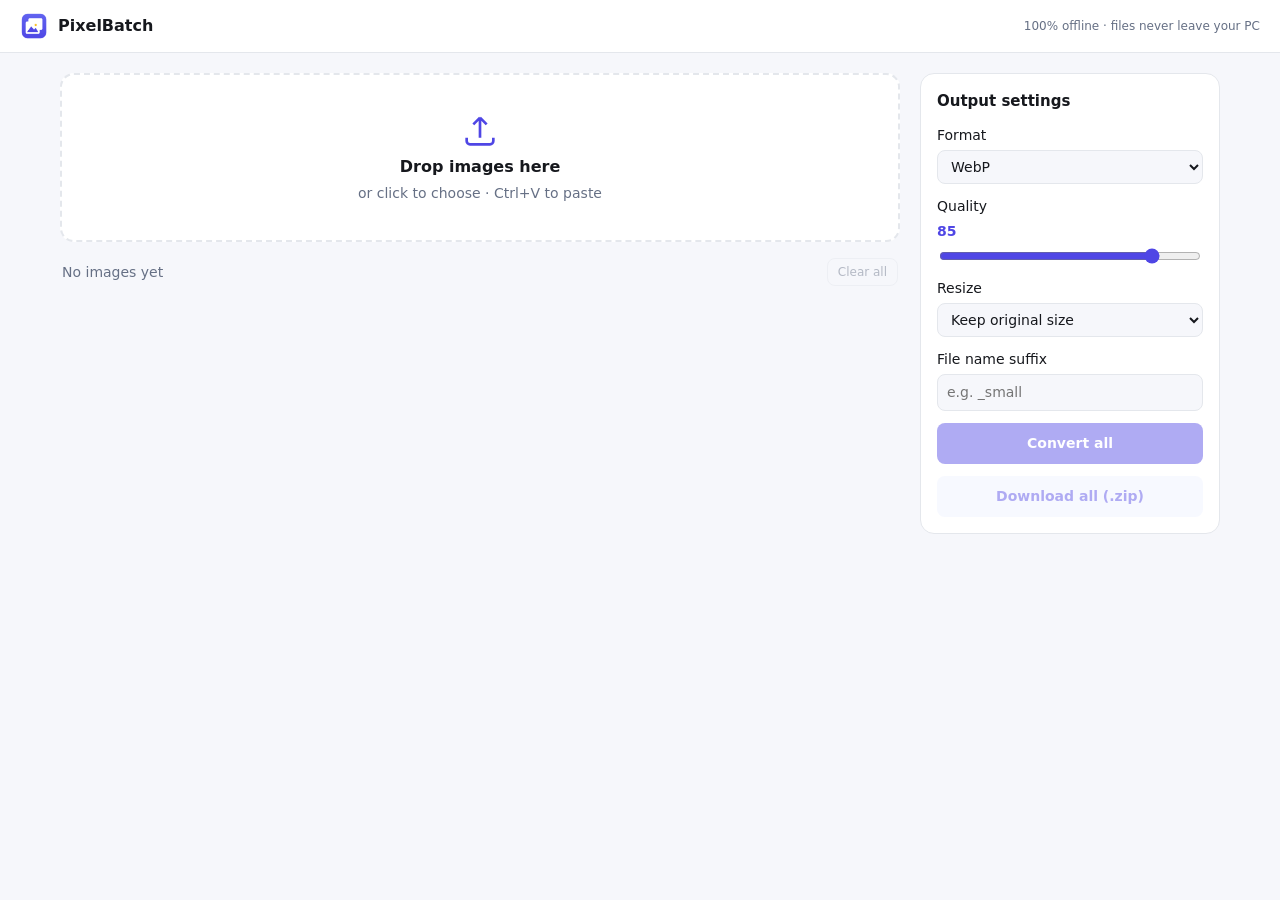
==== index.html @ 566341f3 "Update index.html" ====
<!doctype html>
<html lang="en">
<head>
  <meta charset="utf-8">
  <meta name="viewport" content="width=device-width, initial-scale=1">
  <title>PixelBatch – Batch Image Converter</title>
  <meta name="description" content="Convert, resize and compress many images at once. PNG, JPG, WebP. Works offline, files never leave your PC.">
  <meta name="theme-color" content="#4f46e5">
  <link rel="manifest" href="manifest.json">
  <link rel="icon" href="icon-192.png">
  <link rel="stylesheet" href="style.css">
</head>
<body>
  <header class="topbar">
    <div class="brand">
      <img src="icon-192.png" alt="" width="28" height="28">
      <span>PixelBatch</span>
    </div>
    <span class="tag">100% offline · files never leave your PC</span>
  </header>

  <main class="layout">
    <section class="left">
      <label id="drop" class="drop" tabindex="0">
        <input id="picker" type="file" accept="image/*" multiple hidden>
        <div class="drop-inner">
          <svg width="40" height="40" viewBox="0 0 24 24" fill="none" stroke="currentColor" stroke-width="1.6"><path d="M12 16V4m0 0-4 4m4-4 4 4"/><path d="M4 16v2a2 2 0 0 0 2 2h12a2 2 0 0 0 2-2v-2"/></svg>
          <strong>Drop images here</strong>
          <span>or click to choose · Ctrl+V to paste</span>
        </div>
      </label>

      <div class="listbar">
        <span id="count">No images yet</span>
        <button id="clear" class="ghost" disabled>Clear all</button>
      </div>
      <ul id="list" class="list"></ul>
    </section>

    <aside class="panel">
      <h2>Output settings</h2>

      <label class="field">Format
        <select id="format">
          <option value="image/jpeg">JPG</option>
          <option value="image/png">PNG</option>
          <option value="image/webp" selected>WebP</option>
        </select>
      </label>

      <label class="field" id="qualityField">Quality <output id="qualityOut">85</output>
        <input id="quality" type="range" min="10" max="100" value="85">
      </label>

      <label class="field">Resize
        <select id="resizeMode">
          <option value="none">Keep original size</option>
          <option value="width">Max width (px)</option>
          <option value="height">Max height (px)</option>
          <option value="percent">Scale (%)</option>
        </select>
      </label>
      <label class="field" id="resizeValueField" hidden>Value
        <input id="resizeValue" type="number" min="1" value="1920">
      </label>

      <label class="field" id="bgField">Background for transparent areas
        <input id="bg" type="color" value="#ffffff">
      </label>

      <label class="field">File name suffix
        <input id="suffix" type="text" value="" placeholder="e.g. _small">
      </label>

      <button id="convert" class="primary" disabled>Convert all</button>
      <button id="zip" class="secondary" disabled>Download all (.zip)</button>

      <div id="summary" class="summary" hidden></div>
    </aside>
  </main>

  <script src="jszip.min.js"></script>
  <script src="app.js"></script>
</body>
</html>
---- style.css ----
:root {
  --bg: #f6f7fb; --card: #ffffff; --text: #16181d; --muted: #667085;
  --line: #e4e7ec; --accent: #4f46e5; --accent-2: #eef2ff; --ok: #12b76a;
  color-scheme: light dark;
}
@media (prefers-color-scheme: dark) {
  :root { --bg: #111318; --card: #1a1d24; --text: #eceef2; --muted: #98a2b3;
    --line: #2a2f3a; --accent: #818cf8; --accent-2: #232845; --ok: #32d583; }
}
* { box-sizing: border-box; }
body { margin: 0; font: 14px/1.5 "Segoe UI", system-ui, sans-serif; background: var(--bg); color: var(--text); }
.topbar { display: flex; align-items: center; justify-content: space-between; padding: 12px 20px; border-bottom: 1px solid var(--line); background: var(--card); }
.brand { display: flex; align-items: center; gap: 10px; font-weight: 600; font-size: 16px; }
.tag { color: var(--muted); font-size: 12px; }
.layout { display: grid; grid-template-columns: 1fr 300px; gap: 20px; padding: 20px; max-width: 1200px; margin: 0 auto; }
@media (max-width: 760px) { .layout { grid-template-columns: 1fr; } .tag { display: none; } }

.drop { display: block; border: 2px dashed var(--line); border-radius: 14px; background: var(--card); cursor: pointer; transition: .15s; }
.drop:hover, .drop.over, .drop:focus { border-color: var(--accent); background: var(--accent-2); outline: none; }
.drop-inner { display: flex; flex-direction: column; align-items: center; gap: 4px; padding: 36px 16px; color: var(--muted); text-align: center; }
.drop-inner strong { color: var(--text); font-size: 16px; }
.drop-inner svg { color: var(--accent); }

.listbar { display: flex; justify-content: space-between; align-items: center; margin: 16px 2px 8px; color: var(--muted); }
.list { list-style: none; margin: 0; padding: 0; display: flex; flex-direction: column; gap: 8px; }
.item { display: grid; grid-template-columns: 52px 1fr auto; gap: 12px; align-items: center; background: var(--card); border: 1px solid var(--line); border-radius: 10px; padding: 8px 10px; }
.item img { width: 52px; height: 52px; object-fit: cover; border-radius: 6px; background: var(--line); }
.item .name { font-weight: 500; overflow: hidden; text-overflow: ellipsis; white-space: nowrap; }
.item .meta { color: var(--muted); font-size: 12px; }
.item .meta .save { color: var(--ok); font-weight: 600; }
.item .meta .err { color: #f04438; }
.item .actions { display: flex; gap: 6px; }

.panel { background: var(--card); border: 1px solid var(--line); border-radius: 14px; padding: 16px; align-self: start; position: sticky; top: 20px; display: flex; flex-direction: column; gap: 12px; }
.panel h2 { font-size: 15px; margin: 0; }
.field { display: flex; flex-direction: column; gap: 4px; font-weight: 500; }
.field[hidden] { display: none; }
.field output { color: var(--accent); font-weight: 600; }
select, input[type=number], input[type=text] { font: inherit; padding: 7px 9px; border-radius: 8px; border: 1px solid var(--line); background: var(--bg); color: var(--text); }
input[type=color] { width: 100%; height: 34px; border: 1px solid var(--line); border-radius: 8px; background: var(--bg); padding: 2px; }
input[type=range] { accent-color: var(--accent); }

button { font: inherit; border-radius: 8px; padding: 9px 12px; cursor: pointer; border: 1px solid transparent; }
button:disabled { opacity: .45; cursor: not-allowed; }
.primary { background: var(--accent); color: #fff; font-weight: 600; }
.secondary { background: var(--accent-2); color: var(--accent); font-weight: 600; }
.ghost { background: transparent; color: var(--muted); border-color: var(--line); padding: 4px 10px; font-size: 12px; }
.icon { background: transparent; border: 1px solid var(--line); color: var(--text); padding: 5px 9px; font-size: 12px; }
.summary { background: var(--accent-2); border-radius: 8px; padding: 10px; font-size: 13px; }
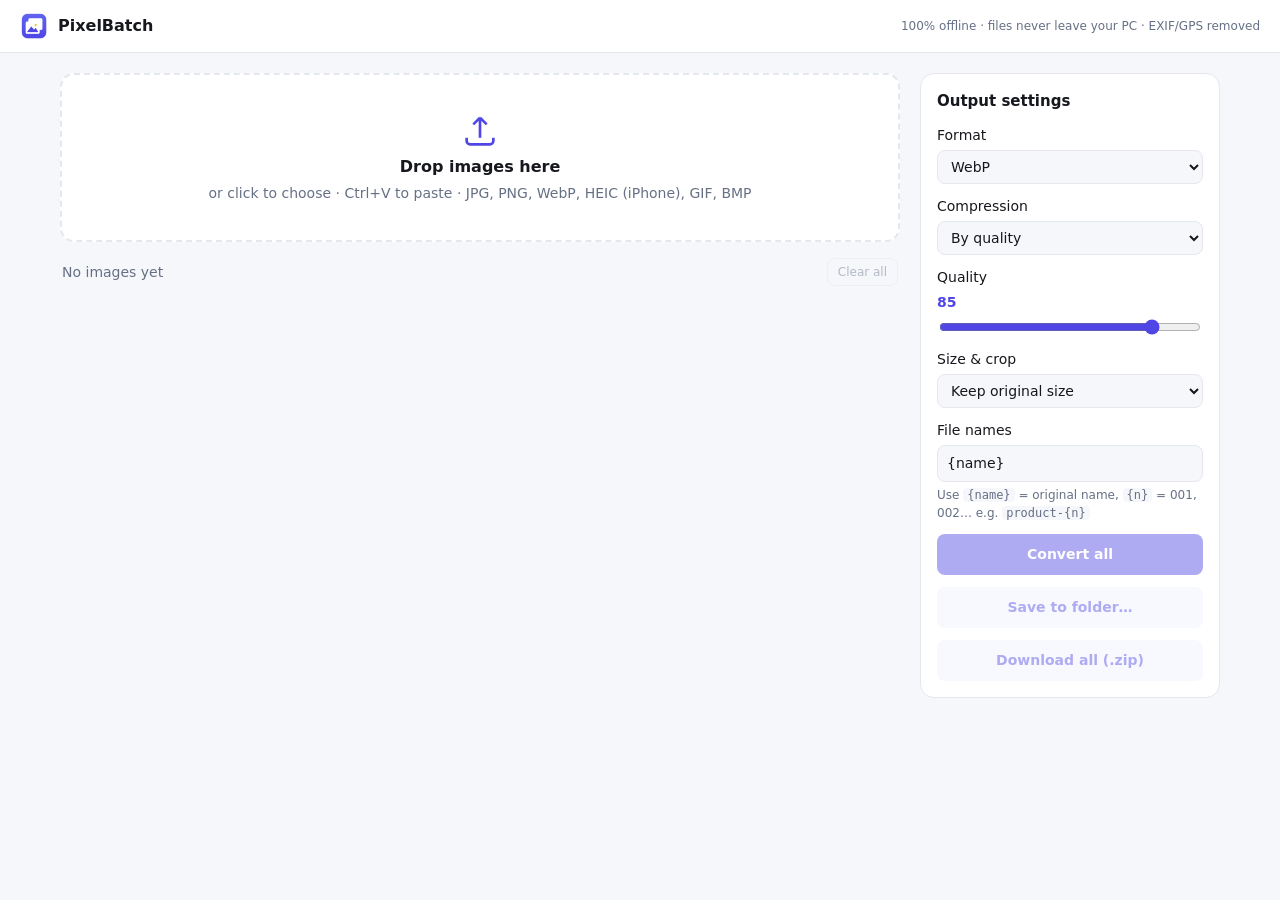
==== commit 2180daa0: "v2: target file size, crop/presets, rename + save to folder, HEIC support" ====
--- a/index.html
+++ b/index.html
@@ -4,7 +4,7 @@
   <meta charset="utf-8">
   <meta name="viewport" content="width=device-width, initial-scale=1">
   <title>PixelBatch – Batch Image Converter</title>
-  <meta name="description" content="Convert, resize and compress many images at once. PNG, JPG, WebP. Works offline, files never leave your PC.">
+  <meta name="description" content="Convert, resize, crop and compress many images at once. HEIC, PNG, JPG, WebP. Compress to a target size. Works offline, files never leave your PC.">
   <meta name="theme-color" content="#4f46e5">
   <link rel="manifest" href="manifest.json">
   <link rel="icon" href="icon-192.png">
@@ -16,17 +16,17 @@
       <img src="icon-192.png" alt="" width="28" height="28">
       <span>PixelBatch</span>
     </div>
-    <span class="tag">100% offline · files never leave your PC</span>
+    <span class="tag">100% offline · files never leave your PC · EXIF/GPS removed</span>
   </header>
 
   <main class="layout">
     <section class="left">
       <label id="drop" class="drop" tabindex="0">
-        <input id="picker" type="file" accept="image/*" multiple hidden>
+        <input id="picker" type="file" accept="image/*,.heic,.heif" multiple hidden>
         <div class="drop-inner">
           <svg width="40" height="40" viewBox="0 0 24 24" fill="none" stroke="currentColor" stroke-width="1.6"><path d="M12 16V4m0 0-4 4m4-4 4 4"/><path d="M4 16v2a2 2 0 0 0 2 2h12a2 2 0 0 0 2-2v-2"/></svg>
           <strong>Drop images here</strong>
-          <span>or click to choose · Ctrl+V to paste</span>
+          <span>or click to choose · Ctrl+V to paste · JPG, PNG, WebP, HEIC (iPhone), GIF, BMP</span>
         </div>
       </label>
 
@@ -48,31 +48,85 @@
         </select>
       </label>
 
+      <label class="field">Compression
+        <select id="compressMode">
+          <option value="quality" selected>By quality</option>
+          <option value="target">Max file size (KB)</option>
+        </select>
+      </label>
       <label class="field" id="qualityField">Quality <output id="qualityOut">85</output>
         <input id="quality" type="range" min="10" max="100" value="85">
       </label>
+      <label class="field" id="targetField" hidden>Each file under (KB)
+        <input id="targetKB" type="number" min="5" value="200">
+      </label>
 
-      <label class="field">Resize
+      <label class="field">Size &amp; crop
         <select id="resizeMode">
           <option value="none">Keep original size</option>
           <option value="width">Max width (px)</option>
           <option value="height">Max height (px)</option>
           <option value="percent">Scale (%)</option>
+          <option value="ratio">Crop to aspect ratio</option>
+          <option value="exact">Exact size (crop to fill)</option>
         </select>
       </label>
       <label class="field" id="resizeValueField" hidden>Value
         <input id="resizeValue" type="number" min="1" value="1920">
+      </label>
+      <label class="field" id="ratioField" hidden>Aspect ratio
+        <select id="ratio">
+          <option value="1:1">1:1 Square</option>
+          <option value="4:3">4:3</option>
+          <option value="3:4">3:4 Portrait</option>
+          <option value="3:2">3:2</option>
+          <option value="2:3">2:3 Portrait</option>
+          <option value="16:9">16:9 Widescreen</option>
+          <option value="9:16">9:16 Story</option>
+          <option value="4:5">4:5 Instagram portrait</option>
+        </select>
+      </label>
+      <div class="field" id="exactField" hidden>
+        <span>Preset</span>
+        <select id="preset">
+          <option value="">Custom…</option>
+          <option value="800x800">Shopee / Lazada product 800×800</option>
+          <option value="1080x1080">Instagram post 1080×1080</option>
+          <option value="1080x1350">Instagram portrait 1080×1350</option>
+          <option value="1080x1920">Story / TikTok 1080×1920</option>
+          <option value="1200x630">Facebook link 1200×630</option>
+          <option value="820x312">Facebook cover 820×312</option>
+          <option value="1280x720">YouTube thumbnail 1280×720</option>
+          <option value="600x800">ID photo 3×4 (600×800)</option>
+          <option value="800x1200">ID photo 4×6 (800×1200)</option>
+        </select>
+        <div class="row">
+          <input id="exactW" type="number" min="1" value="800" aria-label="Width">
+          <span>×</span>
+          <input id="exactH" type="number" min="1" value="800" aria-label="Height">
+        </div>
+      </div>
+      <label class="field" id="anchorField" hidden>Crop position
+        <select id="anchor">
+          <option value="center" selected>Center</option>
+          <option value="top">Top</option>
+          <option value="bottom">Bottom</option>
+          <option value="left">Left</option>
+          <option value="right">Right</option>
+        </select>
       </label>
 
       <label class="field" id="bgField">Background for transparent areas
         <input id="bg" type="color" value="#ffffff">
       </label>
 
-      <label class="field">File name suffix
-        <input id="suffix" type="text" value="" placeholder="e.g. _small">
+      <label class="field">File names
+        <input id="pattern" type="text" value="{name}" placeholder="{name}">
+        <small class="hint">Use <code>{name}</code> = original name, <code>{n}</code> = 001, 002… e.g. <code>product-{n}</code></small>
       </label>
 
       <button id="convert" class="primary" disabled>Convert all</button>
+      <button id="saveFolder" class="secondary" disabled>Save to folder…</button>
       <button id="zip" class="secondary" disabled>Download all (.zip)</button>
 
       <div id="summary" class="summary" hidden></div>
--- a/style.css
+++ b/style.css
@@ -47,3 +47,11 @@
 .ghost { background: transparent; color: var(--muted); border-color: var(--line); padding: 4px 10px; font-size: 12px; }
 .icon { background: transparent; border: 1px solid var(--line); color: var(--text); padding: 5px 9px; font-size: 12px; }
 .summary { background: var(--accent-2); border-radius: 8px; padding: 10px; font-size: 13px; }
+
+.row { display: flex; align-items: center; gap: 6px; }
+.row input { flex: 1; min-width: 0; }
+.field select + .row { margin-top: 6px; }
+div.field[hidden] { display: none; }
+.hint { color: var(--muted); font-weight: 400; font-size: 12px; }
+.hint code { background: var(--bg); border-radius: 4px; padding: 0 4px; }
+.item .meta .warn { color: #f79009; }
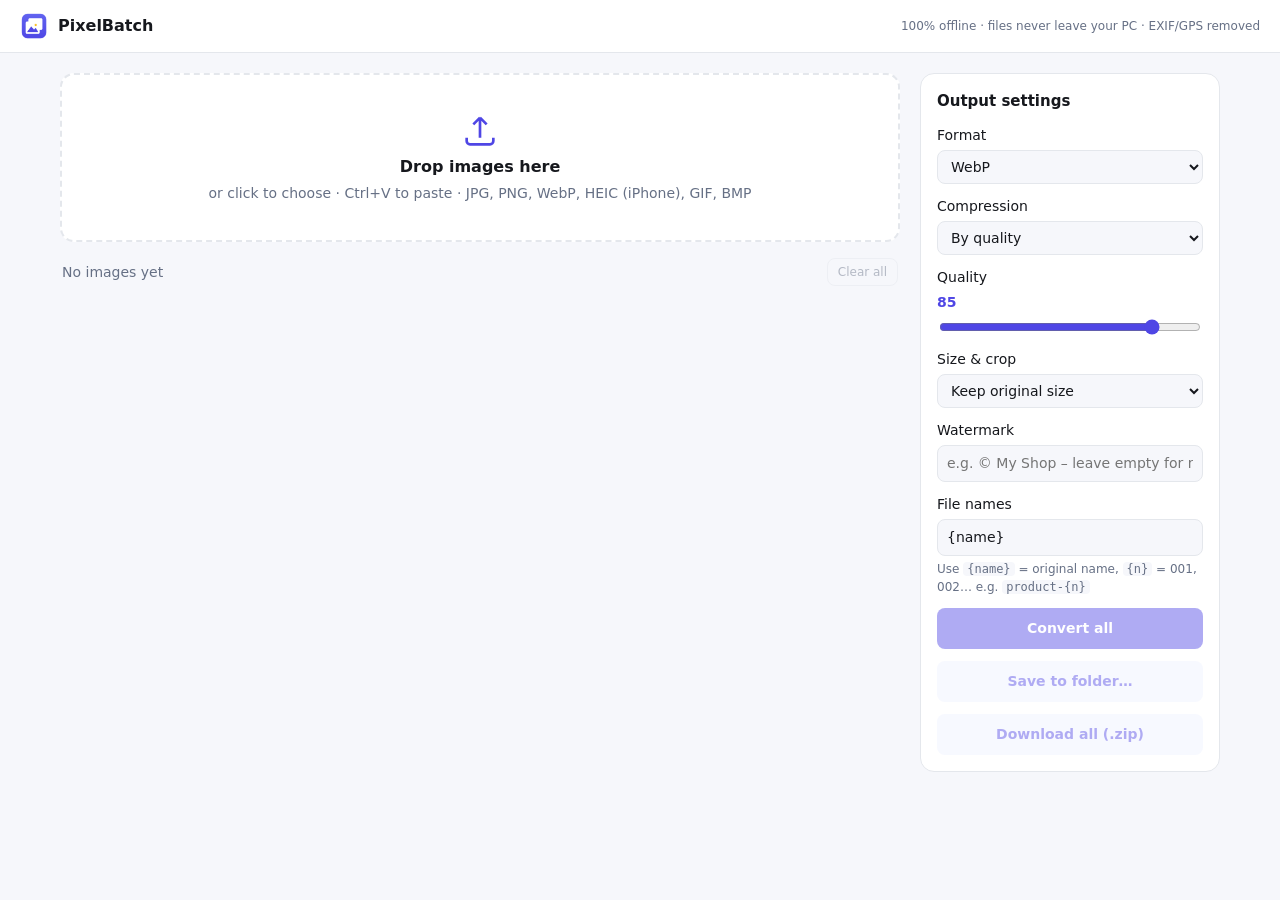
==== commit 51fdabe5: "Add PixelBatch Pro (Store add-on), watermark, v3" ====
--- a/index.html
+++ b/index.html
@@ -16,8 +16,29 @@
       <img src="icon-192.png" alt="" width="28" height="28">
       <span>PixelBatch</span>
     </div>
-    <span class="tag">100% offline · files never leave your PC · EXIF/GPS removed</span>
+    <div class="top-right">
+      <span class="tag">100% offline · files never leave your PC · EXIF/GPS removed</span>
+      <button id="proBtn" class="pro-btn">★ Get Pro</button>
+    </div>
   </header>
+
+  <dialog id="proDialog" class="pro-dialog">
+    <h2>PixelBatch Pro</h2>
+    <p class="muted">One-time purchase. Yours forever on this Microsoft account.</p>
+    <ul class="pro-list">
+      <li><strong>Unlimited</strong> images per batch <span class="muted">(Free: 20)</span></li>
+      <li><strong>Save to folder</strong> directly, no ZIP</li>
+      <li><strong>Batch rename</strong> with patterns like <code>product-{n}</code></li>
+      <li><strong>Watermark</strong> your photos with text</li>
+      <li>Support an independent developer ❤</li>
+    </ul>
+    <p id="proMsg" class="pro-msg" hidden></p>
+    <div class="pro-actions">
+      <button id="buyBtn" class="primary">Unlock Pro</button>
+      <button id="restoreBtn" class="ghost">Restore purchase</button>
+      <button id="closePro" class="ghost">Not now</button>
+    </div>
+  </dialog>
 
   <main class="layout">
     <section class="left">
@@ -120,13 +141,39 @@
         <input id="bg" type="color" value="#ffffff">
       </label>
 
-      <label class="field">File names
+      <label class="field">Watermark <span class="badge">PRO</span>
+        <input id="wmText" type="text" value="" placeholder="e.g. © My Shop – leave empty for none">
+      </label>
+      <div class="field" id="wmOptions" hidden>
+        <div class="row">
+          <select id="wmPos" aria-label="Position">
+            <option value="br" selected>Bottom right</option>
+            <option value="bl">Bottom left</option>
+            <option value="tr">Top right</option>
+            <option value="tl">Top left</option>
+            <option value="c">Center</option>
+            <option value="tile">Tiled (repeat)</option>
+          </select>
+          <select id="wmColor" aria-label="Color">
+            <option value="#ffffff" selected>White</option>
+            <option value="#000000">Black</option>
+          </select>
+        </div>
+        <label class="sub">Size <output id="wmSizeOut">4</output>%
+          <input id="wmSize" type="range" min="2" max="12" value="4">
+        </label>
+        <label class="sub">Opacity <output id="wmOpacityOut">60</output>%
+          <input id="wmOpacity" type="range" min="10" max="100" value="60">
+        </label>
+      </div>
+
+      <label class="field">File names <span class="badge">PRO</span>
         <input id="pattern" type="text" value="{name}" placeholder="{name}">
         <small class="hint">Use <code>{name}</code> = original name, <code>{n}</code> = 001, 002… e.g. <code>product-{n}</code></small>
       </label>
 
       <button id="convert" class="primary" disabled>Convert all</button>
-      <button id="saveFolder" class="secondary" disabled>Save to folder…</button>
+      <button id="saveFolder" class="secondary" disabled>Save to folder… <span class="badge">PRO</span></button>
       <button id="zip" class="secondary" disabled>Download all (.zip)</button>
 
       <div id="summary" class="summary" hidden></div>
--- a/style.css
+++ b/style.css
@@ -55,3 +55,19 @@
 .hint { color: var(--muted); font-weight: 400; font-size: 12px; }
 .hint code { background: var(--bg); border-radius: 4px; padding: 0 4px; }
 .item .meta .warn { color: #f79009; }
+
+.top-right { display: flex; align-items: center; gap: 12px; }
+.pro-btn { background: linear-gradient(135deg, #f59e0b, #ef4444); color: #fff; font-weight: 700; padding: 6px 12px; font-size: 13px; }
+.pro-btn.is-pro { background: var(--accent-2); color: var(--accent); cursor: default; }
+.badge { display: inline-block; font-size: 10px; font-weight: 700; letter-spacing: .5px; padding: 1px 6px; border-radius: 999px; background: linear-gradient(135deg, #f59e0b, #ef4444); color: #fff; vertical-align: middle; }
+body.is-pro .badge { display: none; }
+.sub { display: flex; flex-direction: column; gap: 2px; font-weight: 400; font-size: 13px; margin-top: 6px; }
+.row select { flex: 1; min-width: 0; }
+.pro-dialog { border: 1px solid var(--line); border-radius: 16px; background: var(--card); color: var(--text); padding: 22px; max-width: 420px; width: calc(100% - 32px); }
+.pro-dialog::backdrop { background: rgba(0, 0, 0, .5); }
+.pro-dialog h2 { margin: 0 0 4px; }
+.muted { color: var(--muted); font-size: 13px; }
+.pro-list { padding-left: 18px; line-height: 1.9; }
+.pro-actions { display: flex; flex-wrap: wrap; gap: 8px; margin-top: 12px; }
+.pro-msg { background: var(--accent-2); border-radius: 8px; padding: 10px; font-size: 13px; }
+body.pro-off .badge { display: none; }
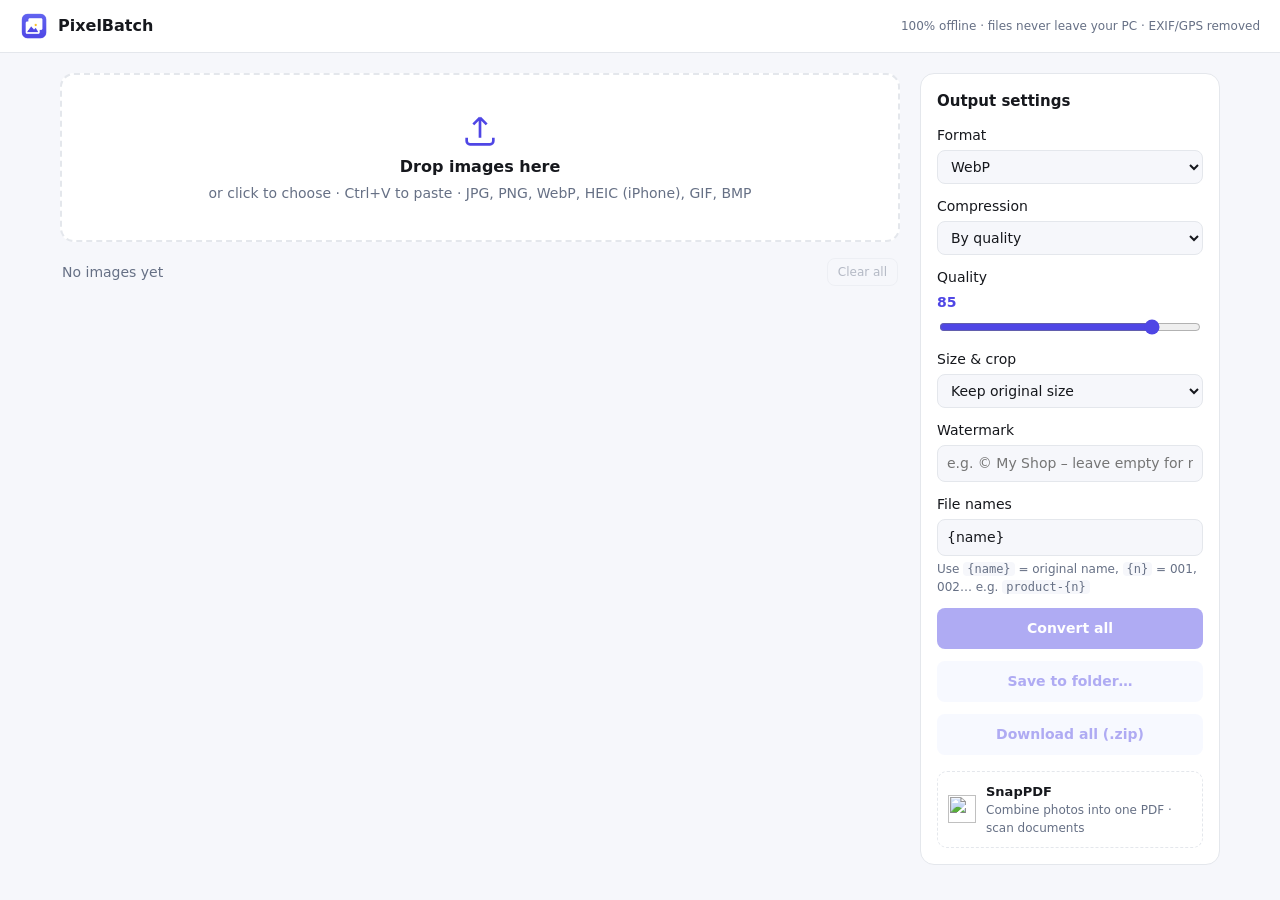
==== commit 51a8a3b0: "Cross-promote SnapPDF, v4" ====
--- a/index.html
+++ b/index.html
@@ -177,6 +177,11 @@
       <button id="zip" class="secondary" disabled>Download all (.zip)</button>
 
       <div id="summary" class="summary" hidden></div>
+
+      <a class="promo" href="https://apps.microsoft.com/detail/9NF418NKG80Z" target="_blank" rel="noopener">
+        <img src="https://quan-3702.github.io/snappdf/icon-192.png" alt="" width="28" height="28">
+        <span><strong>SnapPDF</strong><br>Combine photos into one PDF · scan documents</span>
+      </a>
     </aside>
   </main>
 
--- a/style.css
+++ b/style.css
@@ -71,3 +71,7 @@
 .pro-actions { display: flex; flex-wrap: wrap; gap: 8px; margin-top: 12px; }
 .pro-msg { background: var(--accent-2); border-radius: 8px; padding: 10px; font-size: 13px; }
 body.pro-off .badge { display: none; }
+
+.promo { display: flex; gap: 10px; align-items: center; margin-top: 4px; padding: 10px; border: 1px dashed var(--line); border-radius: 10px; color: var(--muted); font-size: 12px; text-decoration: none; }
+.promo strong { color: var(--text); font-size: 13px; }
+.promo:hover { border-color: var(--accent); }
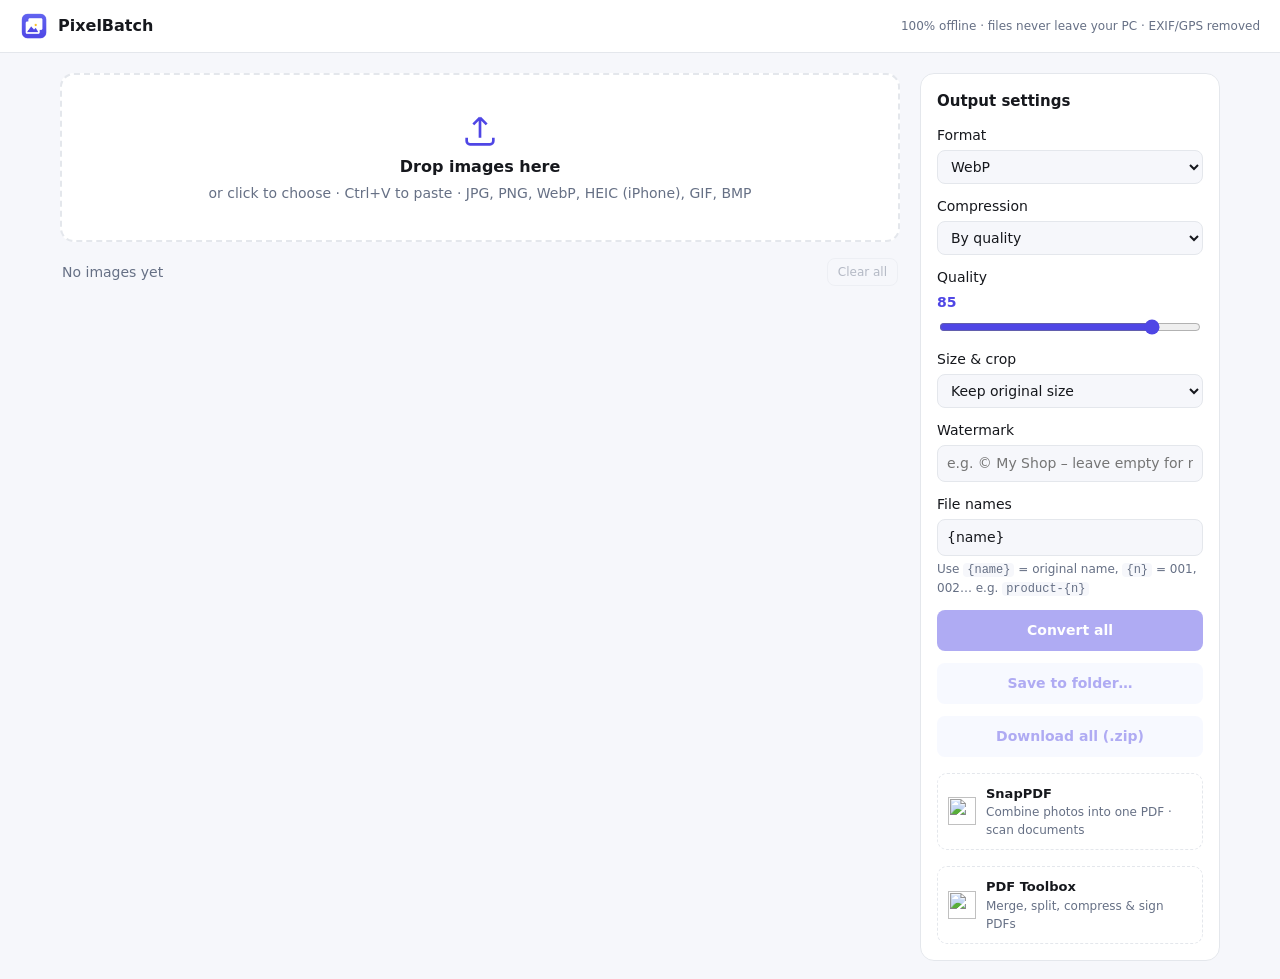
==== commit 65a4e39c: "Add PDF Toolbox promo card; SW v5" ====
--- a/index.html
+++ b/index.html
@@ -182,6 +182,10 @@
         <img src="https://quan-3702.github.io/snappdf/icon-192.png" alt="" width="28" height="28">
         <span><strong>SnapPDF</strong><br>Combine photos into one PDF · scan documents</span>
       </a>
+      <a class="promo" href="https://apps.microsoft.com/detail/9NPWMMZ1NPPV" target="_blank" rel="noopener">
+        <img src="https://quan-3702.github.io/pdftoolbox/icon-192.png" alt="" width="28" height="28">
+        <span><strong>PDF Toolbox</strong><br>Merge, split, compress &amp; sign PDFs</span>
+      </a>
     </aside>
   </main>
 
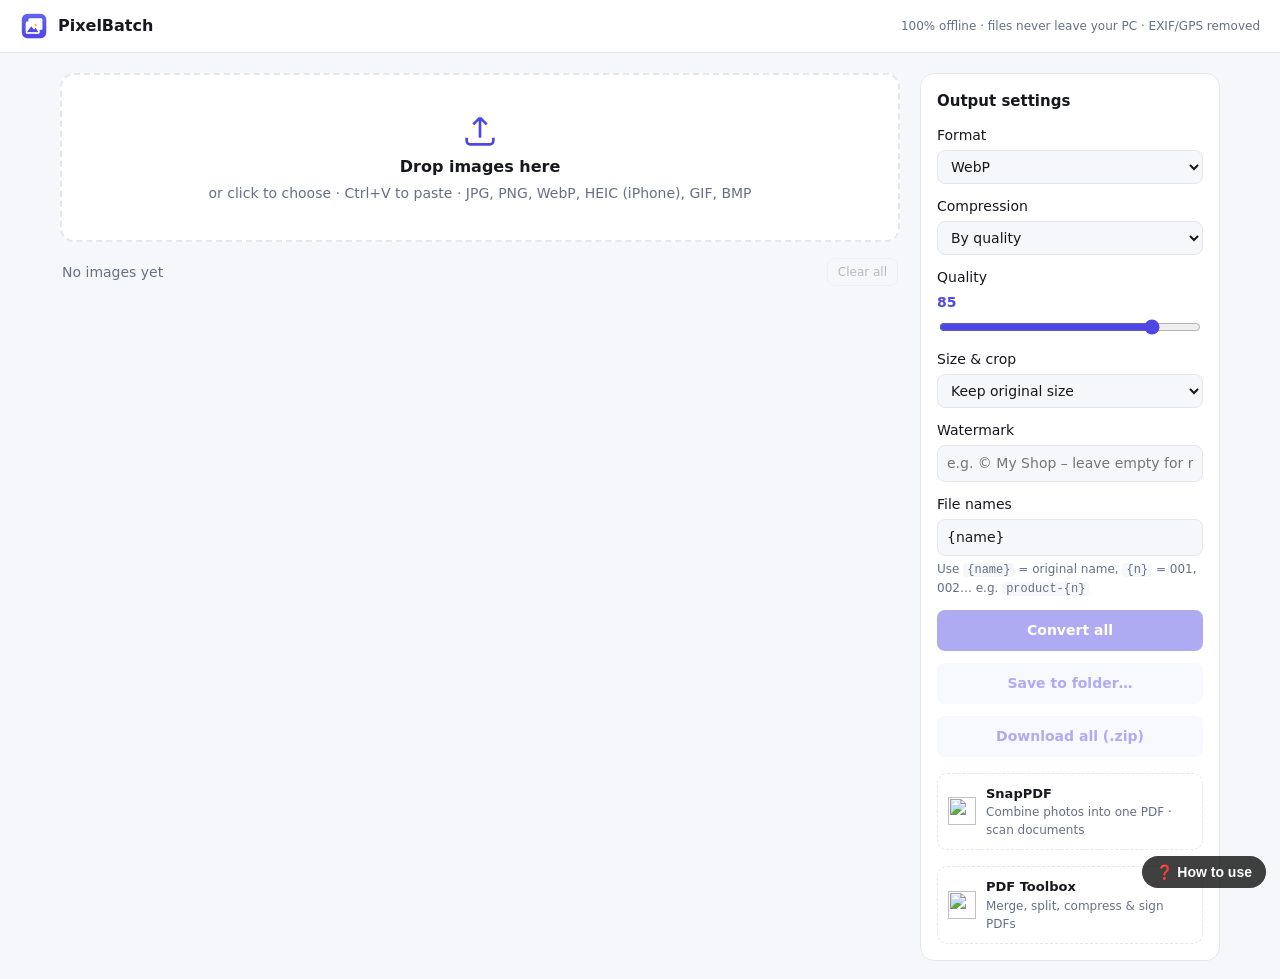
==== commit b21b478f: "Add how-to-use guide" ====
--- a/index.html
+++ b/index.html
@@ -191,5 +191,6 @@
 
   <script src="jszip.min.js"></script>
   <script src="app.js"></script>
+<a href="help.html" target="_blank" rel="noopener" style="position:fixed;right:14px;bottom:12px;z-index:30;background:#111c;color:#fff;padding:8px 14px;border-radius:20px;text-decoration:none;font:600 14px Segoe UI,sans-serif">❓ How to use</a>
 </body>
 </html>
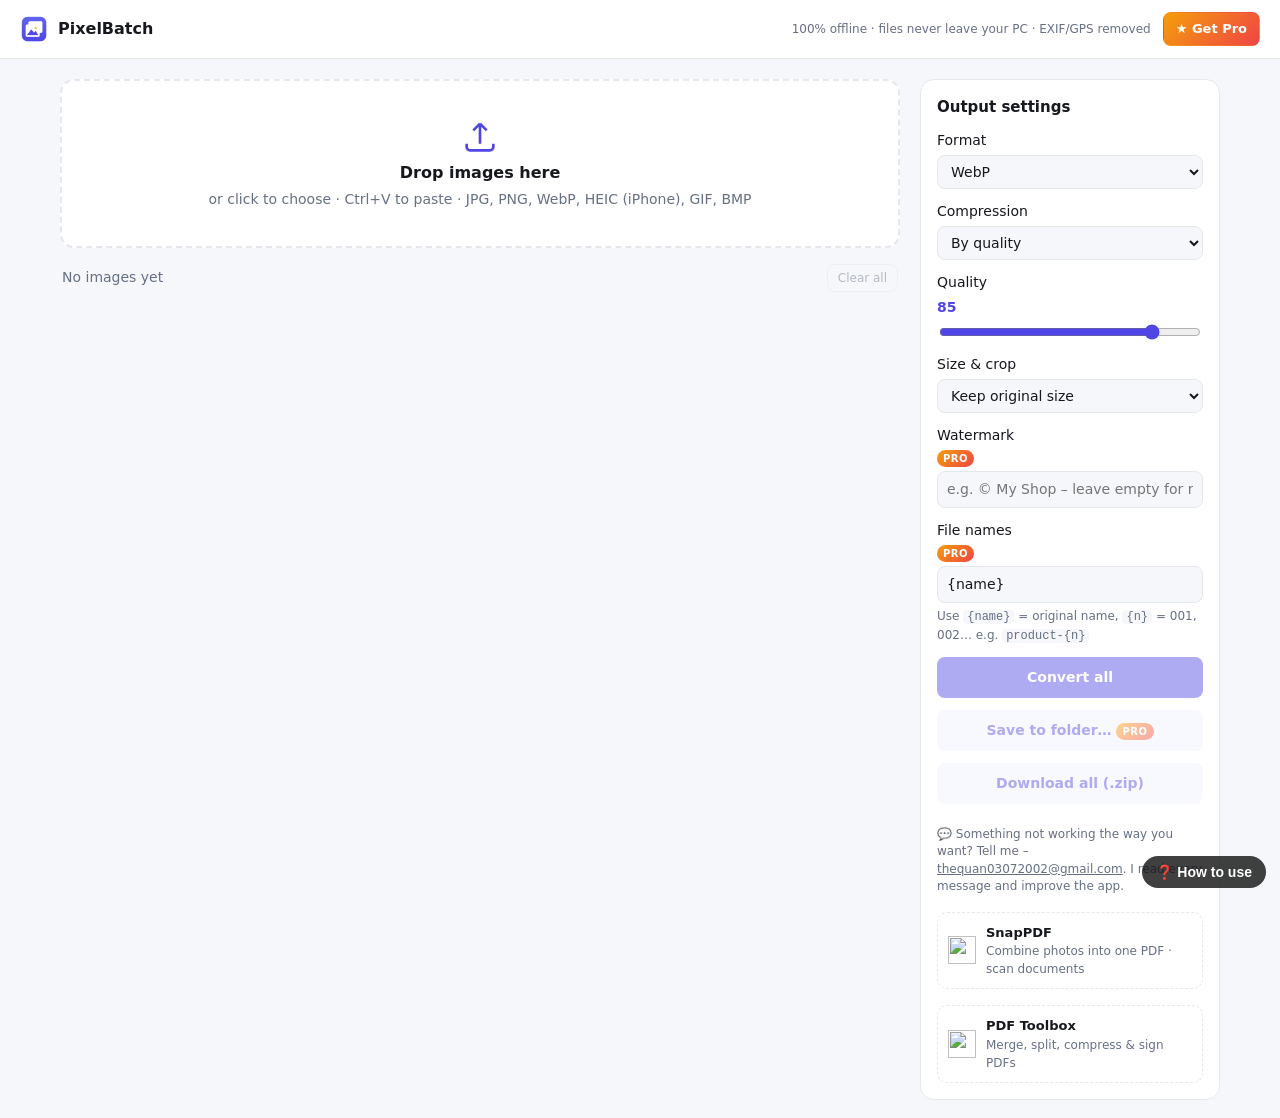
==== commit 15b7511e: "Harden Pro check, close side doors, feedback note" ====
--- a/index.html
+++ b/index.html
@@ -32,9 +32,10 @@
       <li><strong>Watermark</strong> your photos with text</li>
       <li>Support an independent developer ❤</li>
     </ul>
+    <p class="fb-note">💬 Something not working the way you want? Tell me – <a href="mailto:thequan03072002@gmail.com?subject=PixelBatch%20feedback">thequan03072002@gmail.com</a>. I read every message and improve the app.</p>
     <p id="proMsg" class="pro-msg" hidden></p>
     <div class="pro-actions">
-      <button id="buyBtn" class="primary">Unlock Pro</button>
+      <button id="buyBtn" class="primary" autofocus>Unlock Pro</button>
       <button id="restoreBtn" class="ghost">Restore purchase</button>
       <button id="closePro" class="ghost">Not now</button>
     </div>
@@ -177,6 +178,7 @@
       <button id="zip" class="secondary" disabled>Download all (.zip)</button>
 
       <div id="summary" class="summary" hidden></div>
+      <p class="fb-note">💬 Something not working the way you want? Tell me – <a href="mailto:thequan03072002@gmail.com?subject=PixelBatch%20feedback">thequan03072002@gmail.com</a>. I read every message and improve the app.</p>
 
       <a class="promo" href="https://apps.microsoft.com/detail/9NF418NKG80Z" target="_blank" rel="noopener">
         <img src="https://quan-3702.github.io/snappdf/icon-192.png" alt="" width="28" height="28">
--- a/style.css
+++ b/style.css
@@ -36,6 +36,7 @@
 .field { display: flex; flex-direction: column; gap: 4px; font-weight: 500; }
 .field[hidden] { display: none; }
 .field output { color: var(--accent); font-weight: 600; }
+.field > .badge { align-self: flex-start; }
 select, input[type=number], input[type=text] { font: inherit; padding: 7px 9px; border-radius: 8px; border: 1px solid var(--line); background: var(--bg); color: var(--text); }
 input[type=color] { width: 100%; height: 34px; border: 1px solid var(--line); border-radius: 8px; background: var(--bg); padding: 2px; }
 input[type=range] { accent-color: var(--accent); }
@@ -75,3 +76,5 @@
 .promo { display: flex; gap: 10px; align-items: center; margin-top: 4px; padding: 10px; border: 1px dashed var(--line); border-radius: 10px; color: var(--muted); font-size: 12px; text-decoration: none; }
 .promo strong { color: var(--text); font-size: 13px; }
 .promo:hover { border-color: var(--accent); }
+.fb-note { color: var(--muted); font-size: 12px; font-weight: 400; line-height: 1.45; margin: 10px 0 0; overflow-wrap: anywhere; }
+.fb-note a { color: inherit; text-decoration: underline; }
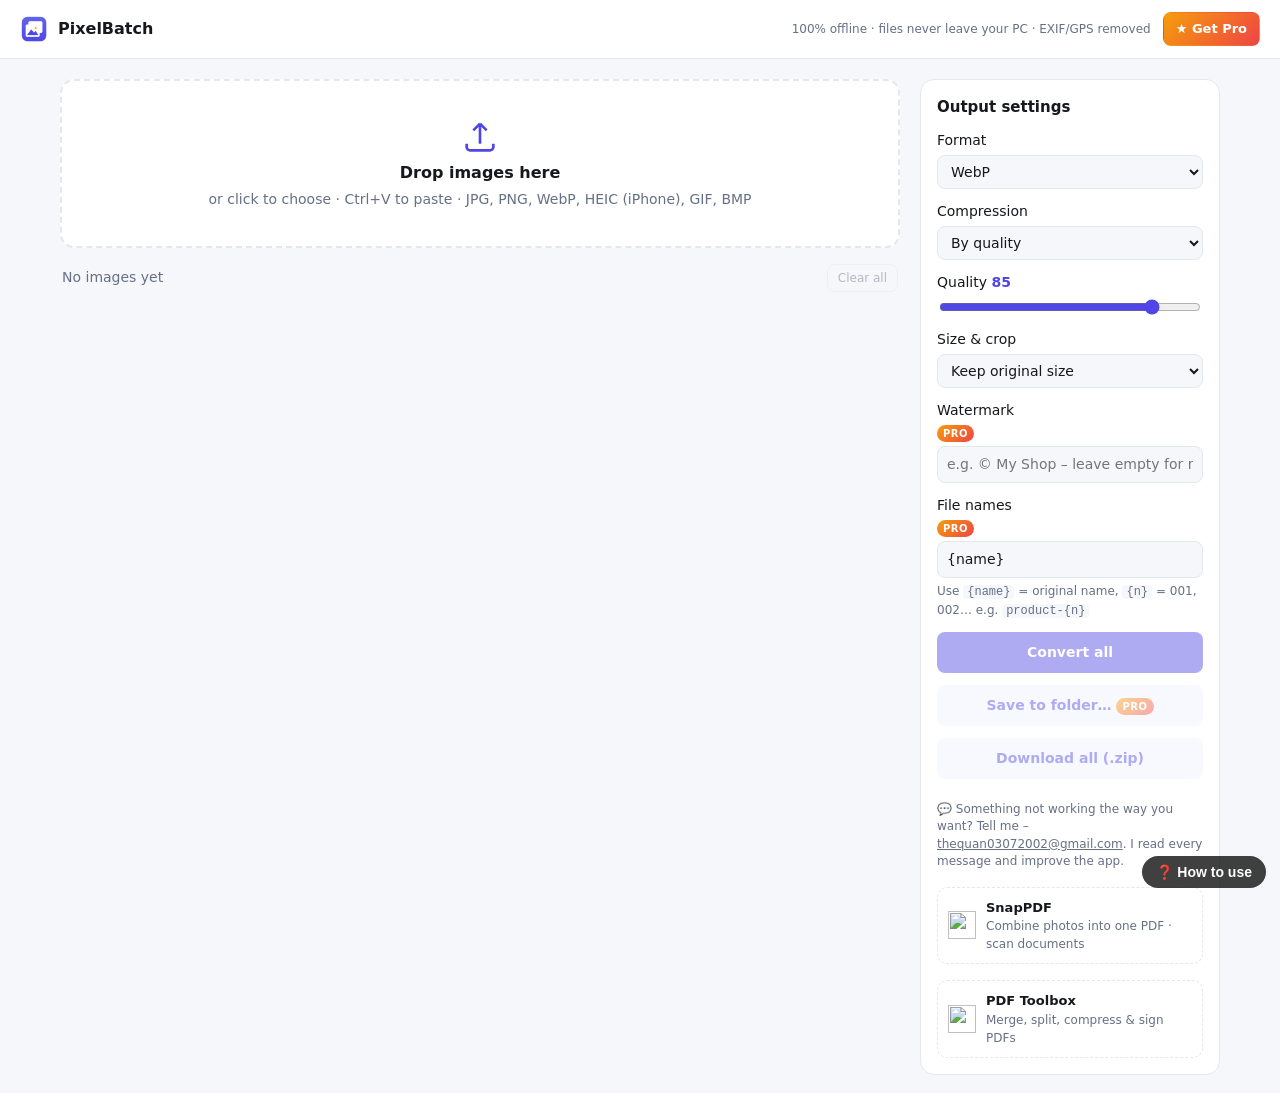
==== commit a6c59eb3: "Customer-test fixes; Store-app buy button retries" ====
--- a/index.html
+++ b/index.html
@@ -76,7 +76,7 @@
           <option value="target">Max file size (KB)</option>
         </select>
       </label>
-      <label class="field" id="qualityField">Quality <output id="qualityOut">85</output>
+      <label class="field" id="qualityField"><span>Quality <output id="qualityOut">85</output></span>
         <input id="quality" type="range" min="10" max="100" value="85">
       </label>
       <label class="field" id="targetField" hidden>Each file under (KB)
@@ -160,10 +160,10 @@
             <option value="#000000">Black</option>
           </select>
         </div>
-        <label class="sub">Size <output id="wmSizeOut">4</output>%
+        <label class="sub"><span>Size <output id="wmSizeOut">4</output>%</span>
           <input id="wmSize" type="range" min="2" max="12" value="4">
         </label>
-        <label class="sub">Opacity <output id="wmOpacityOut">60</output>%
+        <label class="sub"><span>Opacity <output id="wmOpacityOut">60</output>%</span>
           <input id="wmOpacity" type="range" min="10" max="100" value="60">
         </label>
       </div>
